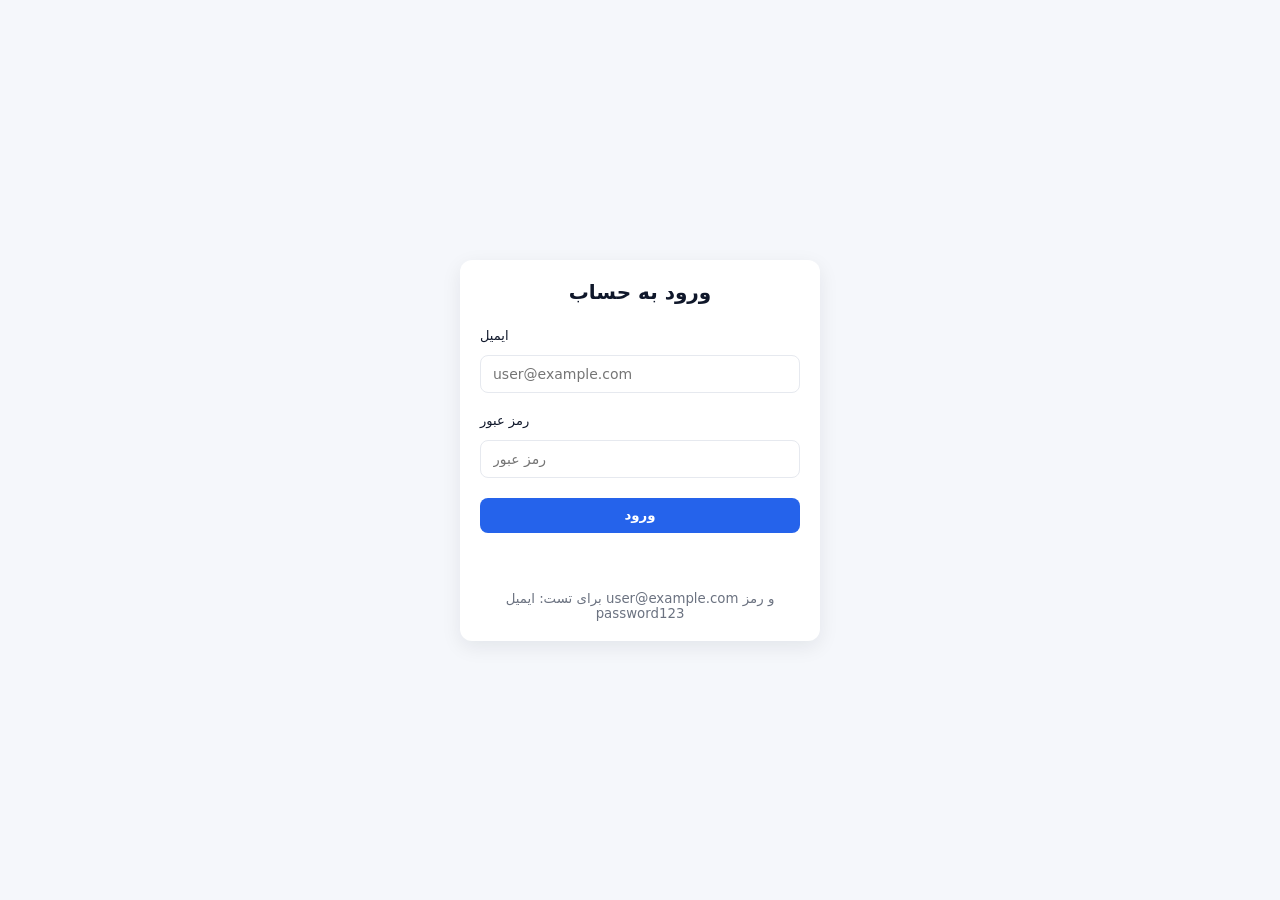
==== index.html @ b8116e56 "Initial simple HTML+JS login from Copilot Assistant" ====
<!doctype html>
<html lang="fa">
<head>
  <meta charset="utf-8" />
  <meta name="viewport" content="width=device-width,initial-scale=1" />
  <title>صفحه ورود</title>
  <link rel="stylesheet" href="styles.css">
</head>
<body>
  <main class="container">
    <form id="loginForm" class="card" aria-labelledby="loginTitle" novalidate>
      <h1 id="loginTitle">ورود به حساب</h1>

      <label for="email">ایمیل</label>
      <input id="email" name="email" type="email" placeholder="user@example.com" required>

      <label for="password">رمز عبور</label>
      <input id="password" name="password" type="password" placeholder="رمز عبور" required>

      <button type="submit" id="submitBtn">ورود</button>

      <p id="message" role="status" aria-live="polite"></p>

      <small>برای تست: ایمیل <code>user@example.com</code> و رمز <code>password123</code></small>
    </form>
  </main>

  <script src="script.js" defer></script>
</body>
</html>
---- styles.css ----
:root {
  --bg: #f5f7fb;
  --card: #ffffff;
  --accent: #2563eb;
  --text: #0f172a;
}

* { box-sizing: border-box; font-family: system-ui, -apple-system, "Segoe UI", Roboto, "Helvetica Neue", Arial; }

html,body { height:100%; margin:0; background:var(--bg); color:var(--text); }

.container {
  min-height:100vh;
  display:flex;
  align-items:center;
  justify-content:center;
  padding:24px;
}

.card {
  width:100%;
  max-width:360px;
  background:var(--card);
  padding:20px;
  border-radius:12px;
  box-shadow: 0 6px 20px rgba(16,24,40,0.08);
  display:flex;
  flex-direction:column;
  gap:12px;
}

h1 { margin:0 0 4px 0; font-size:20px; text-align:center; }

label { font-size:13px; margin-top:8px; }

input {
  padding:10px 12px;
  border:1px solid #e6e9ef;
  border-radius:8px;
  font-size:14px;
}

button {
  margin-top:8px;
  padding:10px 12px;
  background:var(--accent);
  color:white;
  border:none;
  border-radius:8px;
  cursor:pointer;
  font-weight:600;
}

button:disabled { opacity:0.6; cursor:default; }

#message { min-height:20px; margin:6px 0 0; color:#334155; font-size:14px; }
small { color:#6b7280; display:block; text-align:center; margin-top:8px; }
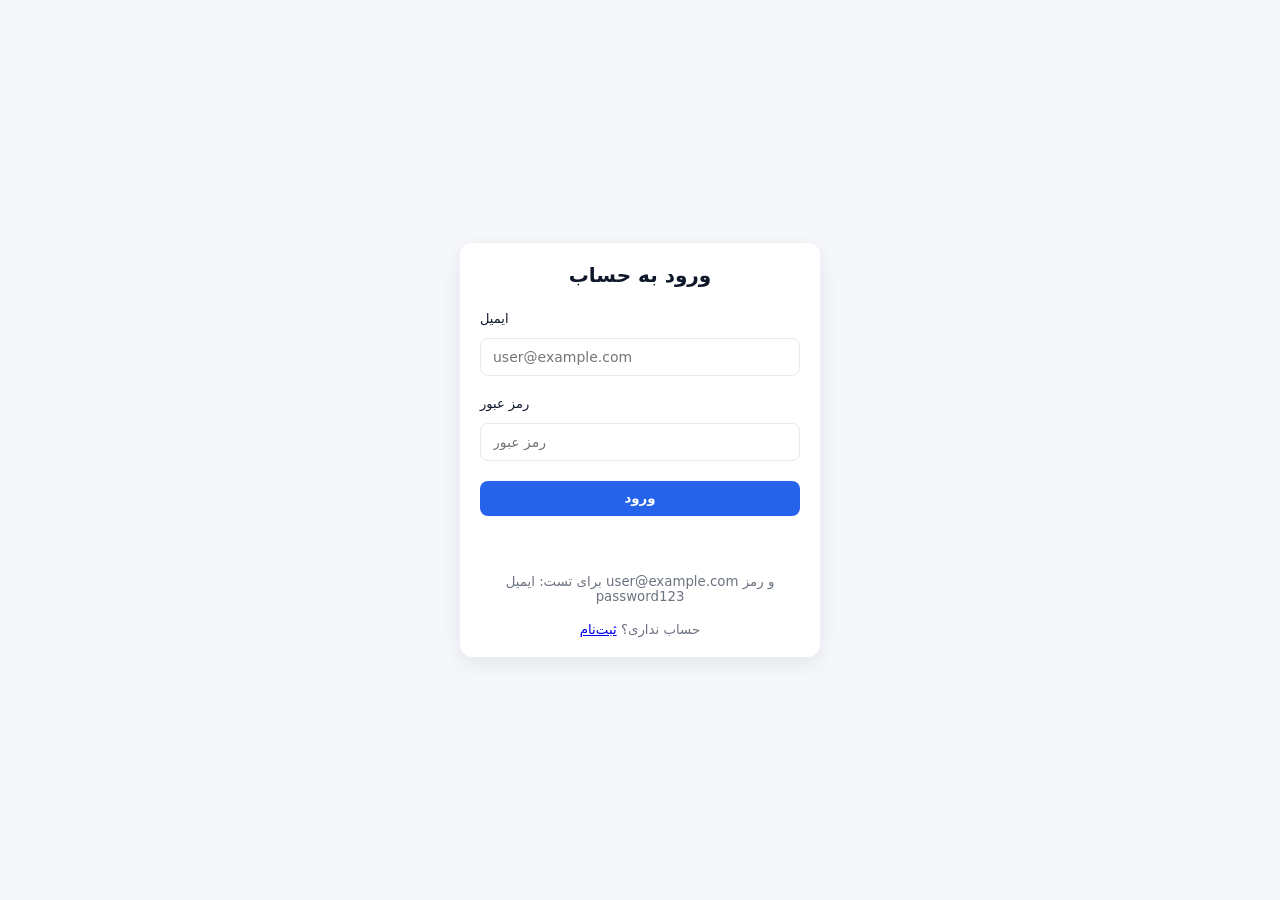
==== commit c2c625d0: "Add signup page and register script" ====
--- a/index.html
+++ b/index.html
@@ -22,6 +22,9 @@
       <p id="message" role="status" aria-live="polite"></p>
 
       <small>برای تست: ایمیل <code>user@example.com</code> و رمز <code>password123</code></small>
+      <small style="text-align:center; margin-top:6px; display:block;">
+        حساب نداری؟ <a href="signup.html">ثبت‌نام</a>
+      </small>
     </form>
   </main>
 
